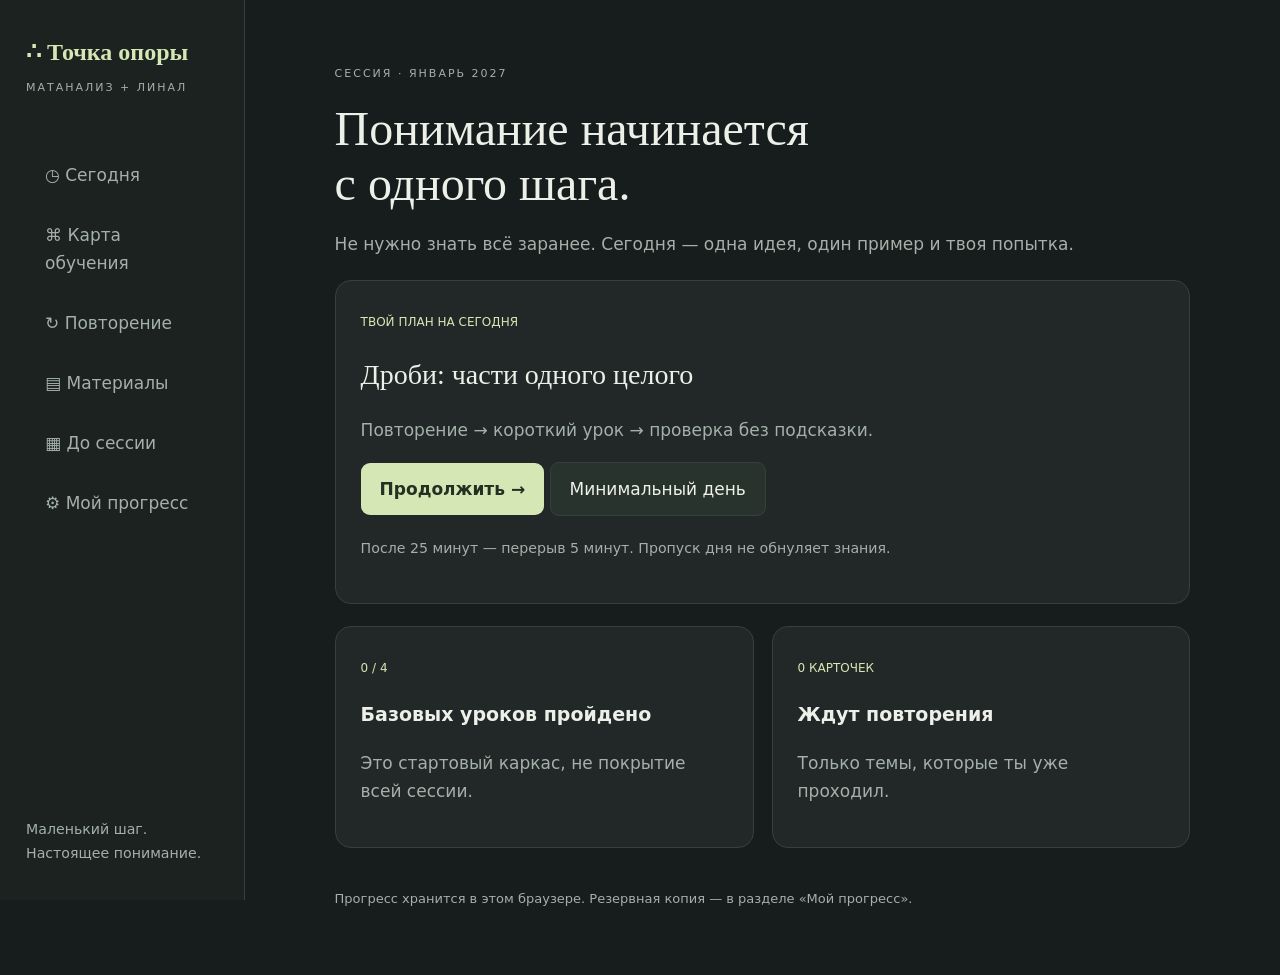
==== index.html @ d05fff9f "feat: add local mathematics study skeleton and source library" ====
<!doctype html><html lang="ru"><meta charset="utf-8"><meta name="viewport" content="width=device-width, initial-scale=1"><title>Точка опоры — учебник</title><link rel="stylesheet" href="style.css"><body><aside><a class="brand" href="#">∴ Точка опоры</a><p>МАТАНАЛИЗ + ЛИНАЛ</p><nav><button data-view="home">◷ Сегодня</button><button data-view="map">⌘ Карта обучения</button><button data-view="review">↻ Повторение</button><button data-view="sources">▤ Материалы</button><button data-view="plan">▦ До сессии</button><button data-view="settings">⚙ Мой прогресс</button></nav><small>Маленький шаг.<br>Настоящее понимание.</small></aside><main id="main"></main><dialog id="help"><h2>Разберём непонятное</h2><p>Контекст урока уже добавлен. Напиши вопрос и скопируй сообщение в свой чат GPT или Claude.</p><textarea id="prompt" rows="12"></textarea><button id="copy">Скопировать</button><button id="close">Закрыть</button><p id="copyStatus" role="status"></p></dialog><script src="app.js"></script></body></html>
---- style.css ----
:root{color-scheme:dark;--bg:#171c1c;--panel:#212827;--line:#36413d;--muted:#a4b0a9;--accent:#d4e7b4}*{box-sizing:border-box}body{margin:0;background:var(--bg);color:#edf0e9;font:17px/1.65 system-ui,sans-serif}aside{position:fixed;width:245px;padding:38px 26px;height:100vh;border-right:1px solid var(--line);background:#1b2220}.brand{font: bold 24px Georgia;color:var(--accent);text-decoration:none}aside p,.eyebrow{font-size:11px;letter-spacing:2px;color:var(--muted)}nav{margin-top:52px;display:grid;gap:8px}nav button{text-align:left;background:transparent;border:0;color:var(--muted)}aside small{position:absolute;bottom:35px;color:var(--muted)}main{max-width:1120px;margin-left:245px;padding:65px 7vw}h1{font:48px/1.15 Georgia;margin:18px 0}h2{font:28px/1.3 Georgia}h3{font-size:19px}p{color:var(--muted)}button,.button{font:inherit;cursor:pointer;padding:12px 19px;border:1px solid var(--line);border-radius:9px;background:#28332d;color:#eef1e9;text-decoration:none}button:hover{border-color:var(--accent)}button:disabled{opacity:.45;cursor:default}.primary{background:var(--accent);color:#233022;border:0;font-weight:650}.card{background:var(--panel);border:1px solid var(--line);border-radius:16px;padding:25px;margin:22px 0}.grid{display:grid;grid-template-columns:1fr 1fr;gap:18px}.grid .card{margin:0}.tag{font-size:12px;color:var(--accent)}.row{display:flex;align-items:center;justify-content:space-between;gap:20px;padding:17px 0;border-bottom:1px solid var(--line)}.row a{color:var(--accent)}input,textarea{background:#151b18;color:#fff;border:1px solid #657268;border-radius:7px;padding:12px;font:inherit;max-width:100%}textarea{width:100%}progress{width:100%;accent-color:var(--accent)}dialog{background:var(--panel);color:white;border:1px solid var(--line);border-radius:16px;max-width:650px}dialog::backdrop{background:#0009}.feedback{color:var(--accent)}footer{margin-top:40px;color:var(--muted);font-size:13px}a{color:var(--accent)}@media(max-width:800px){aside{position:static;width:auto;height:auto;padding:18px}aside small{display:none}nav{display:flex;flex-wrap:wrap;margin-top:18px;gap:2px}nav button{padding:7px;font-size:13px}main{margin:0;padding:26px 20px}h1{font-size:38px}.grid{grid-template-columns:1fr}.row{flex-wrap:wrap}}
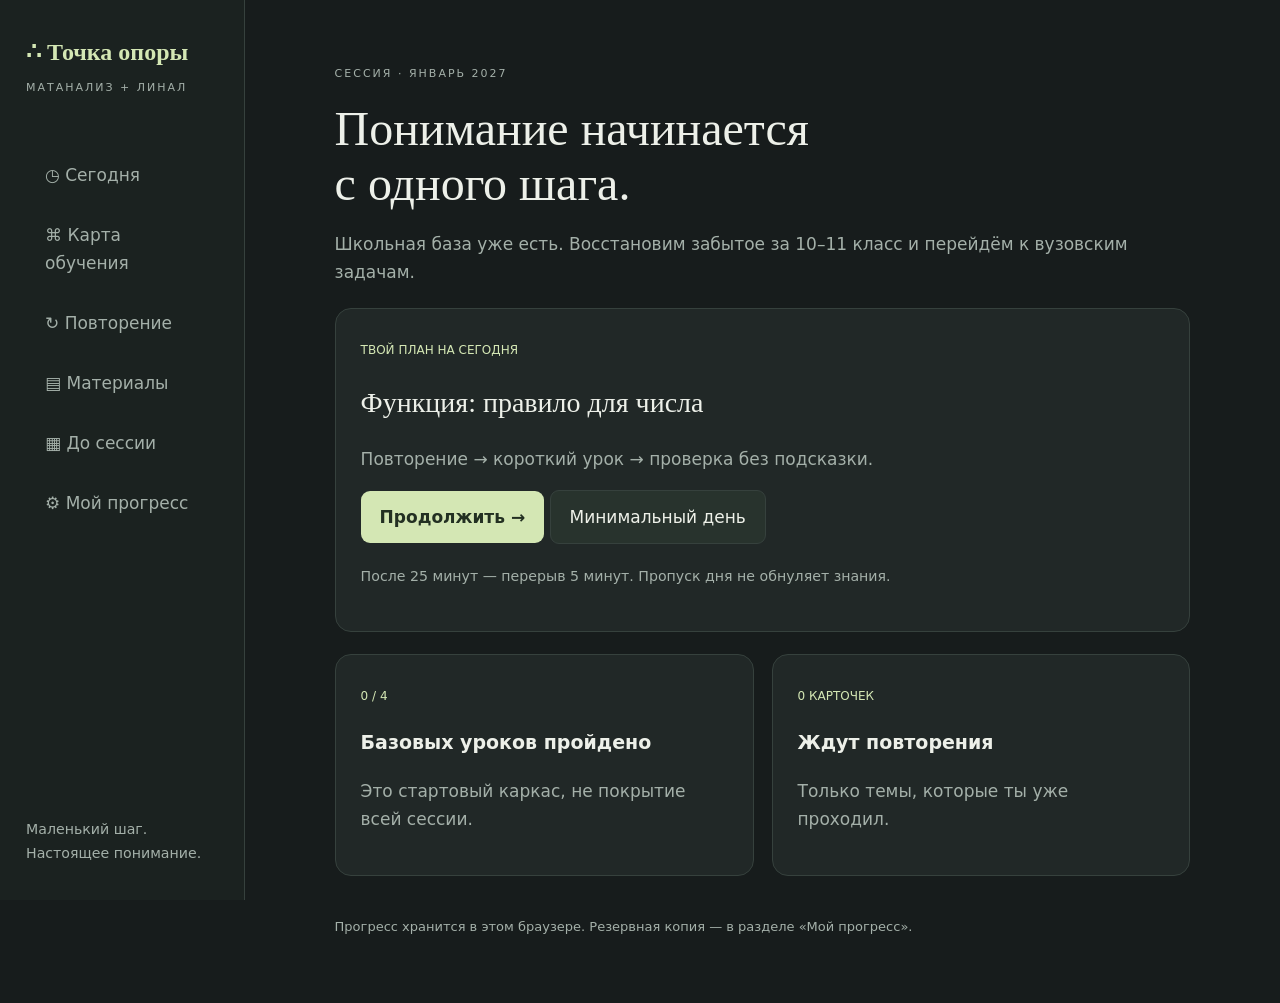
==== commit 99b7f2c5: "feat: typeset lesson formulas with offline MathML" ====
--- a/index.html
+++ b/index.html
@@ -1 +1 @@
-<!doctype html><html lang="ru"><meta charset="utf-8"><meta name="viewport" content="width=device-width, initial-scale=1"><title>Точка опоры — учебник</title><link rel="stylesheet" href="style.css"><body><aside><a class="brand" href="#">∴ Точка опоры</a><p>МАТАНАЛИЗ + ЛИНАЛ</p><nav><button data-view="home">◷ Сегодня</button><button data-view="map">⌘ Карта обучения</button><button data-view="review">↻ Повторение</button><button data-view="sources">▤ Материалы</button><button data-view="plan">▦ До сессии</button><button data-view="settings">⚙ Мой прогресс</button></nav><small>Маленький шаг.<br>Настоящее понимание.</small></aside><main id="main"></main><dialog id="help"><h2>Разберём непонятное</h2><p>Контекст урока уже добавлен. Напиши вопрос и скопируй сообщение в свой чат GPT или Claude.</p><textarea id="prompt" rows="12"></textarea><button id="copy">Скопировать</button><button id="close">Закрыть</button><p id="copyStatus" role="status"></p></dialog><script src="app.js"></script></body></html>
+<!doctype html><html lang="ru"><meta charset="utf-8"><meta name="viewport" content="width=device-width, initial-scale=1"><title>Точка опоры — учебник</title><link rel="stylesheet" href="style.css"><body><aside><a class="brand" href="#">∴ Точка опоры</a><p>МАТАНАЛИЗ + ЛИНАЛ</p><nav><button data-view="home">◷ Сегодня</button><button data-view="map">⌘ Карта обучения</button><button data-view="review">↻ Повторение</button><button data-view="sources">▤ Материалы</button><button data-view="plan">▦ До сессии</button><button data-view="settings">⚙ Мой прогресс</button></nav><small>Маленький шаг.<br>Настоящее понимание.</small></aside><main id="main"></main><dialog id="help"><h2>Разберём непонятное</h2><p>Контекст урока уже добавлен. Напиши вопрос и скопируй сообщение в свой чат GPT или Claude.</p><textarea id="prompt" rows="12"></textarea><button id="copy">Скопировать</button><button id="close">Закрыть</button><p id="copyStatus" role="status"></p></dialog><script src="math.js"></script><script src="app.js"></script></body></html>
--- a/style.css
+++ b/style.css
@@ -1 +1,3 @@
 :root{color-scheme:dark;--bg:#171c1c;--panel:#212827;--line:#36413d;--muted:#a4b0a9;--accent:#d4e7b4}*{box-sizing:border-box}body{margin:0;background:var(--bg);color:#edf0e9;font:17px/1.65 system-ui,sans-serif}aside{position:fixed;width:245px;padding:38px 26px;height:100vh;border-right:1px solid var(--line);background:#1b2220}.brand{font: bold 24px Georgia;color:var(--accent);text-decoration:none}aside p,.eyebrow{font-size:11px;letter-spacing:2px;color:var(--muted)}nav{margin-top:52px;display:grid;gap:8px}nav button{text-align:left;background:transparent;border:0;color:var(--muted)}aside small{position:absolute;bottom:35px;color:var(--muted)}main{max-width:1120px;margin-left:245px;padding:65px 7vw}h1{font:48px/1.15 Georgia;margin:18px 0}h2{font:28px/1.3 Georgia}h3{font-size:19px}p{color:var(--muted)}button,.button{font:inherit;cursor:pointer;padding:12px 19px;border:1px solid var(--line);border-radius:9px;background:#28332d;color:#eef1e9;text-decoration:none}button:hover{border-color:var(--accent)}button:disabled{opacity:.45;cursor:default}.primary{background:var(--accent);color:#233022;border:0;font-weight:650}.card{background:var(--panel);border:1px solid var(--line);border-radius:16px;padding:25px;margin:22px 0}.grid{display:grid;grid-template-columns:1fr 1fr;gap:18px}.grid .card{margin:0}.tag{font-size:12px;color:var(--accent)}.row{display:flex;align-items:center;justify-content:space-between;gap:20px;padding:17px 0;border-bottom:1px solid var(--line)}.row a{color:var(--accent)}input,textarea{background:#151b18;color:#fff;border:1px solid #657268;border-radius:7px;padding:12px;font:inherit;max-width:100%}textarea{width:100%}progress{width:100%;accent-color:var(--accent)}dialog{background:var(--panel);color:white;border:1px solid var(--line);border-radius:16px;max-width:650px}dialog::backdrop{background:#0009}.feedback{color:var(--accent)}footer{margin-top:40px;color:var(--muted);font-size:13px}a{color:var(--accent)}@media(max-width:800px){aside{position:static;width:auto;height:auto;padding:18px}aside small{display:none}nav{display:flex;flex-wrap:wrap;margin-top:18px;gap:2px}nav button{padding:7px;font-size:13px}main{margin:0;padding:26px 20px}h1{font-size:38px}.grid{grid-template-columns:1fr}.row{flex-wrap:wrap}}
+/* Math stays readable in prose and scrolls locally for wide matrices. */
+math{font-family:"STIX Two Math","Cambria Math","Latin Modern Math",math;font-size:1.22em;color:#f0f4df;math-style:normal;margin-inline:.16em;line-height:1.7}mfrac{font-size:1.08em}mtable{padding:.25em .4em}.card:has(math){line-height:2}.card p:has(mtable),.card h3:has(mtable){overflow-x:auto;padding-block:12px}.feedback math{color:var(--accent)}.card h3 math{font-weight:normal}details[open]{padding:14px 18px;border-left:2px solid #8fa477;background:#19221d;border-radius:6px}summary{cursor:pointer;color:var(--accent)}#feedback{padding-block:8px}#answer{width:180px;font-size:22px}#answerForm{display:flex;flex-wrap:wrap;gap:12px;align-items:center}@media(max-width:600px){math{font-size:1.13em}.card{padding:20px}.card h3{font-size:17px}}
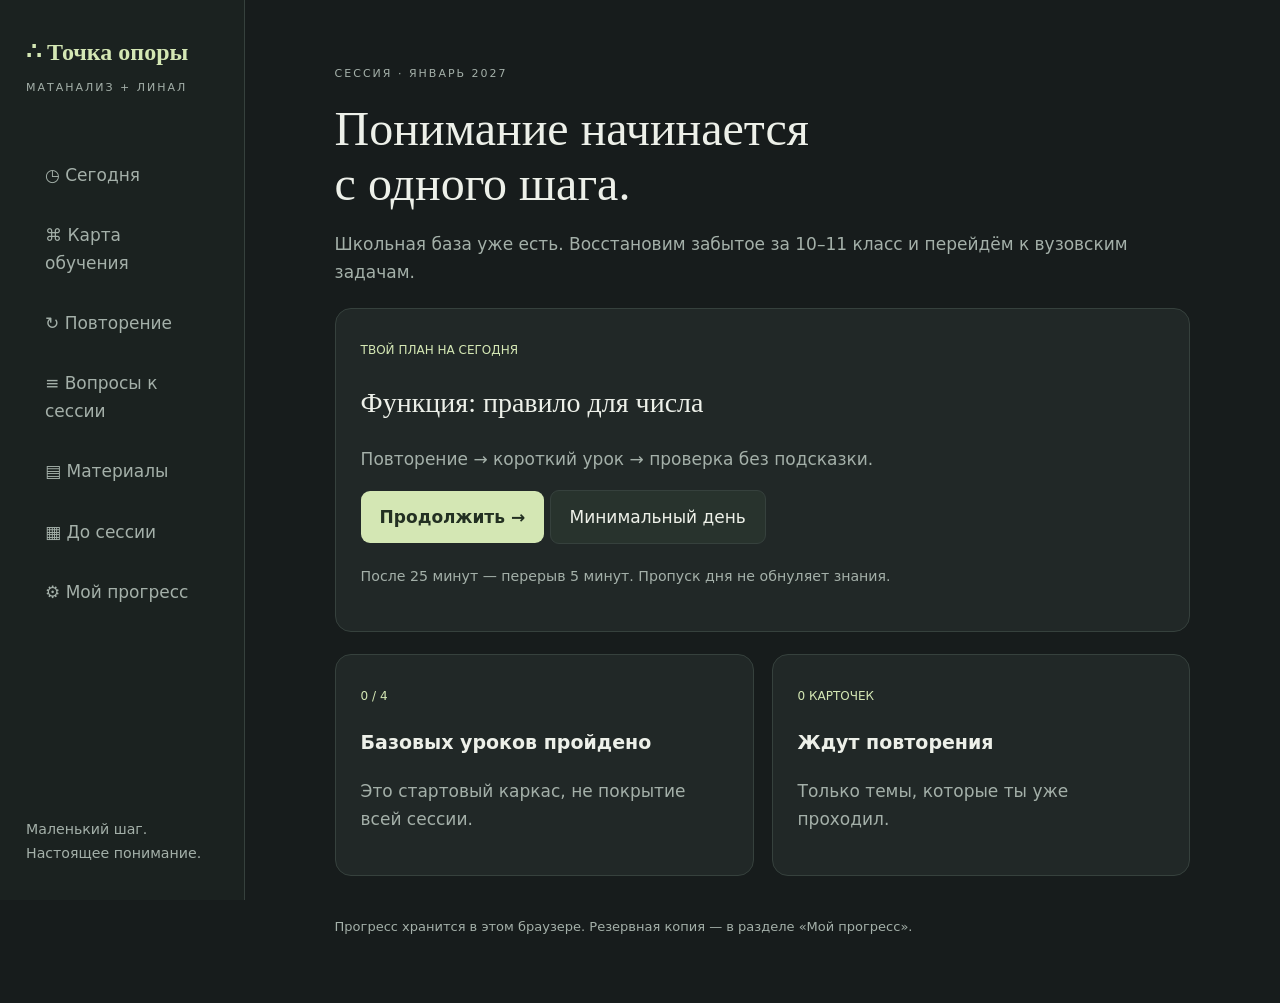
==== commit 82e0bf20: "feat: import archive and expose complete exam question lists" ====
--- a/index.html
+++ b/index.html
@@ -1 +1 @@
-<!doctype html><html lang="ru"><meta charset="utf-8"><meta name="viewport" content="width=device-width, initial-scale=1"><title>Точка опоры — учебник</title><link rel="stylesheet" href="style.css"><body><aside><a class="brand" href="#">∴ Точка опоры</a><p>МАТАНАЛИЗ + ЛИНАЛ</p><nav><button data-view="home">◷ Сегодня</button><button data-view="map">⌘ Карта обучения</button><button data-view="review">↻ Повторение</button><button data-view="sources">▤ Материалы</button><button data-view="plan">▦ До сессии</button><button data-view="settings">⚙ Мой прогресс</button></nav><small>Маленький шаг.<br>Настоящее понимание.</small></aside><main id="main"></main><dialog id="help"><h2>Разберём непонятное</h2><p>Контекст урока уже добавлен. Напиши вопрос и скопируй сообщение в свой чат GPT или Claude.</p><textarea id="prompt" rows="12"></textarea><button id="copy">Скопировать</button><button id="close">Закрыть</button><p id="copyStatus" role="status"></p></dialog><script src="math.js"></script><script src="app.js"></script></body></html>
+<!doctype html><html lang="ru"><meta charset="utf-8"><meta name="viewport" content="width=device-width, initial-scale=1"><title>Точка опоры — учебник</title><link rel="stylesheet" href="style.css"><body><aside><a class="brand" href="#">∴ Точка опоры</a><p>МАТАНАЛИЗ + ЛИНАЛ</p><nav><button data-view="home">◷ Сегодня</button><button data-view="map">⌘ Карта обучения</button><button data-view="review">↻ Повторение</button><button data-view="exams">≡ Вопросы к сессии</button><button data-view="sources">▤ Материалы</button><button data-view="plan">▦ До сессии</button><button data-view="settings">⚙ Мой прогресс</button></nav><small>Маленький шаг.<br>Настоящее понимание.</small></aside><main id="main"></main><dialog id="help"><h2>Разберём непонятное</h2><p>Контекст урока уже добавлен. Напиши вопрос и скопируй сообщение в свой чат GPT или Claude.</p><textarea id="prompt" rows="12"></textarea><button id="copy">Скопировать</button><button id="close">Закрыть</button><p id="copyStatus" role="status"></p></dialog><script src="math.js"></script><script src="app.js"></script></body></html>
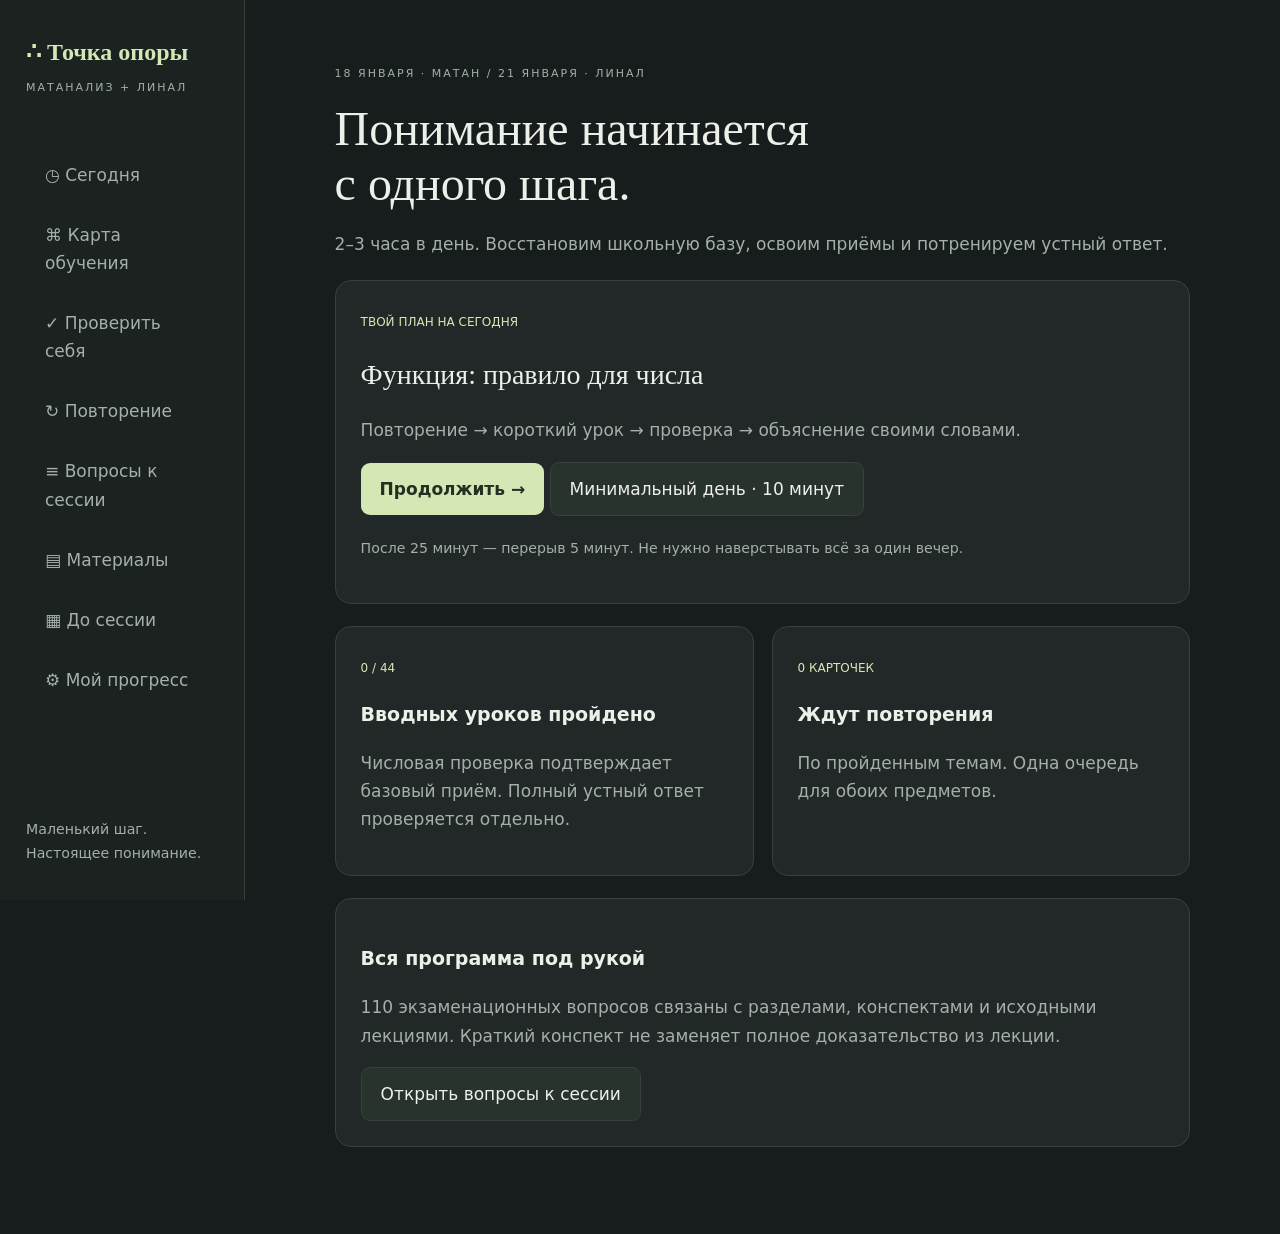
==== commit 9f633ce0: "feat: populate mathematics courses and exam preparation workflow" ====
--- a/index.html
+++ b/index.html
@@ -1 +1 @@
-<!doctype html><html lang="ru"><meta charset="utf-8"><meta name="viewport" content="width=device-width, initial-scale=1"><title>Точка опоры — учебник</title><link rel="stylesheet" href="style.css"><body><aside><a class="brand" href="#">∴ Точка опоры</a><p>МАТАНАЛИЗ + ЛИНАЛ</p><nav><button data-view="home">◷ Сегодня</button><button data-view="map">⌘ Карта обучения</button><button data-view="review">↻ Повторение</button><button data-view="exams">≡ Вопросы к сессии</button><button data-view="sources">▤ Материалы</button><button data-view="plan">▦ До сессии</button><button data-view="settings">⚙ Мой прогресс</button></nav><small>Маленький шаг.<br>Настоящее понимание.</small></aside><main id="main"></main><dialog id="help"><h2>Разберём непонятное</h2><p>Контекст урока уже добавлен. Напиши вопрос и скопируй сообщение в свой чат GPT или Claude.</p><textarea id="prompt" rows="12"></textarea><button id="copy">Скопировать</button><button id="close">Закрыть</button><p id="copyStatus" role="status"></p></dialog><script src="math.js"></script><script src="app.js"></script></body></html>
+<!doctype html><html lang="ru"><meta charset="utf-8"><meta name="viewport" content="width=device-width, initial-scale=1"><title>Точка опоры — учебник</title><link rel="stylesheet" href="style.css"><body><aside><a class="brand" href="#">∴ Точка опоры</a><p>МАТАНАЛИЗ + ЛИНАЛ</p><nav><button data-view="home">◷ Сегодня</button><button data-view="map">⌘ Карта обучения</button><button data-view="practice">✓ Проверить себя</button><button data-view="review">↻ Повторение</button><button data-view="exams">≡ Вопросы к сессии</button><button data-view="sources">▤ Материалы</button><button data-view="plan">▦ До сессии</button><button data-view="settings">⚙ Мой прогресс</button></nav><small>Маленький шаг.<br>Настоящее понимание.</small></aside><p id="status" role="status" aria-live="polite"></p><main id="main"></main><dialog id="help"><h2>Разберём непонятное</h2><p>Контекст урока уже добавлен. Напиши вопрос и скопируй сообщение в свой чат GPT или Claude.</p><textarea id="prompt" rows="12"></textarea><button id="copy">Скопировать</button><button id="close">Закрыть</button><p id="copyStatus" role="status"></p></dialog><script src="math.js"></script><script src="core.js"></script><script src="app.js"></script></body></html>
--- a/style.css
+++ b/style.css
@@ -1,3 +1,4 @@
 :root{color-scheme:dark;--bg:#171c1c;--panel:#212827;--line:#36413d;--muted:#a4b0a9;--accent:#d4e7b4}*{box-sizing:border-box}body{margin:0;background:var(--bg);color:#edf0e9;font:17px/1.65 system-ui,sans-serif}aside{position:fixed;width:245px;padding:38px 26px;height:100vh;border-right:1px solid var(--line);background:#1b2220}.brand{font: bold 24px Georgia;color:var(--accent);text-decoration:none}aside p,.eyebrow{font-size:11px;letter-spacing:2px;color:var(--muted)}nav{margin-top:52px;display:grid;gap:8px}nav button{text-align:left;background:transparent;border:0;color:var(--muted)}aside small{position:absolute;bottom:35px;color:var(--muted)}main{max-width:1120px;margin-left:245px;padding:65px 7vw}h1{font:48px/1.15 Georgia;margin:18px 0}h2{font:28px/1.3 Georgia}h3{font-size:19px}p{color:var(--muted)}button,.button{font:inherit;cursor:pointer;padding:12px 19px;border:1px solid var(--line);border-radius:9px;background:#28332d;color:#eef1e9;text-decoration:none}button:hover{border-color:var(--accent)}button:disabled{opacity:.45;cursor:default}.primary{background:var(--accent);color:#233022;border:0;font-weight:650}.card{background:var(--panel);border:1px solid var(--line);border-radius:16px;padding:25px;margin:22px 0}.grid{display:grid;grid-template-columns:1fr 1fr;gap:18px}.grid .card{margin:0}.tag{font-size:12px;color:var(--accent)}.row{display:flex;align-items:center;justify-content:space-between;gap:20px;padding:17px 0;border-bottom:1px solid var(--line)}.row a{color:var(--accent)}input,textarea{background:#151b18;color:#fff;border:1px solid #657268;border-radius:7px;padding:12px;font:inherit;max-width:100%}textarea{width:100%}progress{width:100%;accent-color:var(--accent)}dialog{background:var(--panel);color:white;border:1px solid var(--line);border-radius:16px;max-width:650px}dialog::backdrop{background:#0009}.feedback{color:var(--accent)}footer{margin-top:40px;color:var(--muted);font-size:13px}a{color:var(--accent)}@media(max-width:800px){aside{position:static;width:auto;height:auto;padding:18px}aside small{display:none}nav{display:flex;flex-wrap:wrap;margin-top:18px;gap:2px}nav button{padding:7px;font-size:13px}main{margin:0;padding:26px 20px}h1{font-size:38px}.grid{grid-template-columns:1fr}.row{flex-wrap:wrap}}
 /* Math stays readable in prose and scrolls locally for wide matrices. */
 math{font-family:"STIX Two Math","Cambria Math","Latin Modern Math",math;font-size:1.22em;color:#f0f4df;math-style:normal;margin-inline:.16em;line-height:1.7}mfrac{font-size:1.08em}mtable{padding:.25em .4em}.card:has(math){line-height:2}.card p:has(mtable),.card h3:has(mtable){overflow-x:auto;padding-block:12px}.feedback math{color:var(--accent)}.card h3 math{font-weight:normal}details[open]{padding:14px 18px;border-left:2px solid #8fa477;background:#19221d;border-radius:6px}summary{cursor:pointer;color:var(--accent)}#feedback{padding-block:8px}#answer{width:180px;font-size:22px}#answerForm{display:flex;flex-wrap:wrap;gap:12px;align-items:center}@media(max-width:600px){math{font-size:1.13em}.card{padding:20px}.card h3{font-size:17px}}
+select{font:inherit;background:var(--panel);color:#edf0e9;padding:10px;border:1px solid var(--line);border-radius:8px}.links{display:flex;flex-wrap:wrap;gap:10px}.source-text{white-space:pre-wrap;overflow-wrap:anywhere;font:15px/1.7 system-ui;color:var(--muted)}.hint{font-size:14px;color:var(--muted)}.formula{padding:20px;overflow-x:auto;text-align:center;border:1px solid var(--line);border-radius:10px;background:#17201a}.formula math{font-size:1.6em}input[type=checkbox]{width:20px;height:20px;accent-color:var(--accent);vertical-align:middle}#status:empty{display:none}#status{position:fixed;bottom:10px;left:260px;right:20px;background:#344333;padding:12px;border-radius:8px;z-index:10;font-size:14px}summary{overflow-wrap:anywhere}button:focus-visible,a:focus-visible,input:focus-visible,textarea:focus-visible,summary:focus-visible{outline:3px solid #cbe8a4;outline-offset:4px}.row>div{min-width:0}.row button{margin:3px}footer{overflow-wrap:anywhere}@media(max-width:800px){#status{left:12px}nav{margin-top:12px}aside{padding-bottom:12px}.row{display:block}.row>div+div{margin-top:12px}}
